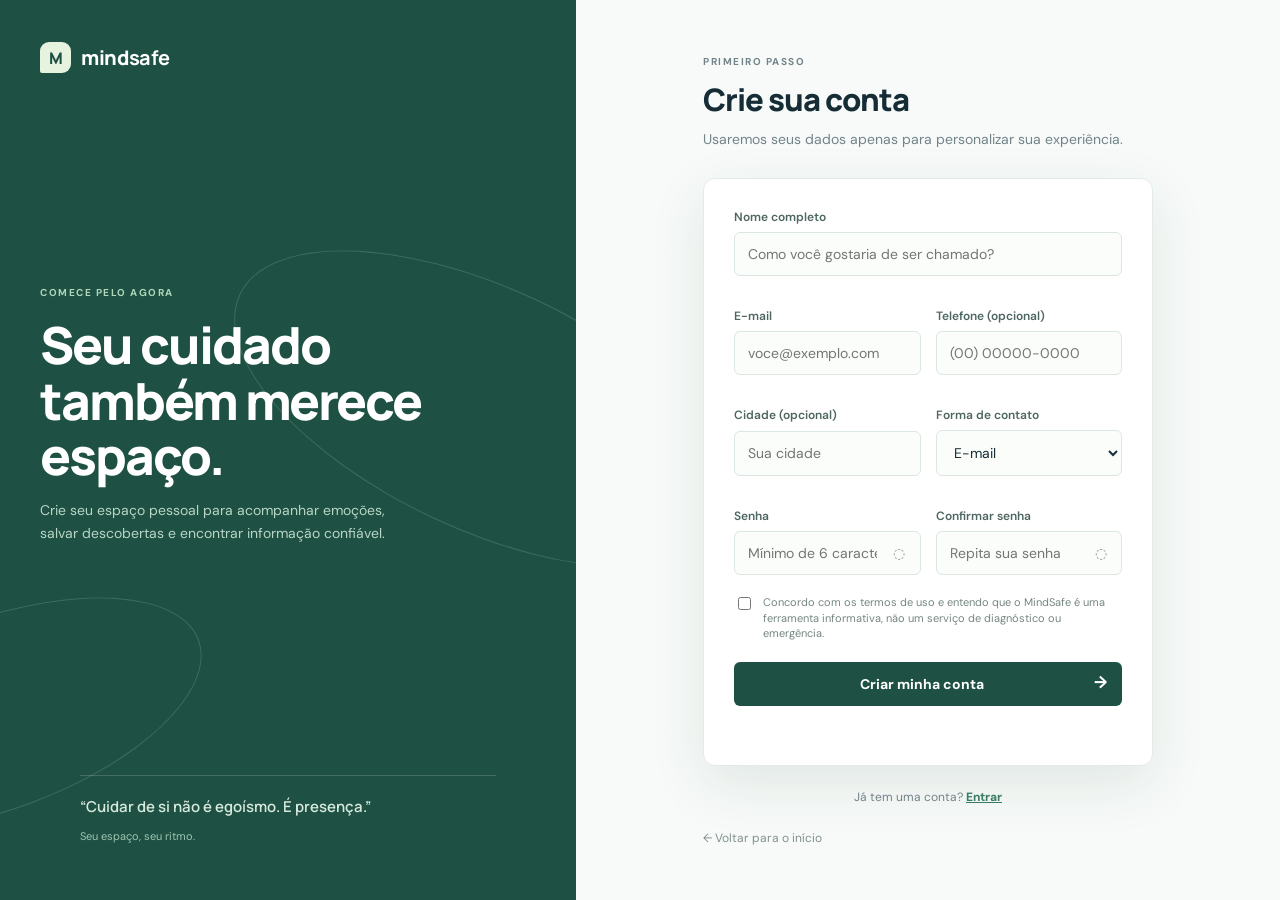
==== frontend/cadastro.html @ c2376e86 "Criando página de login, cadastro e perfil - ainda não integrado com banco de dados" ====
<!DOCTYPE html>
<html lang="pt-BR">
<head>
    <meta charset="UTF-8">
    <meta name="viewport" content="width=device-width, initial-scale=1.0">
    <meta name="description" content="Crie seu cadastro no MindSafe.">
    <title>Criar cadastro | MindSafe</title>
    <link rel="stylesheet" href="auth.css">
</head>
<body>
    <div class="auth-page">
        <aside class="auth-aside">
            <a class="brand" href="home.html"><span class="brand-mark">M</span><span>mind<strong>safe</strong></span></a>
            <div class="aside-copy"><p class="eyebrow">COMECE PELO AGORA</p><h1>Seu cuidado também merece espaço.</h1><p>Crie seu espaço pessoal para acompanhar emoções, salvar descobertas e encontrar informação confiável.</p></div>
            <blockquote class="aside-quote">“Cuidar de si não é egoísmo. É presença.”<small>Seu espaço, seu ritmo.</small></blockquote>
        </aside>
        <main class="auth-main">
            <div class="auth-box">
                <header class="auth-header"><p class="eyebrow">PRIMEIRO PASSO</p><h1>Crie sua conta</h1><p>Usaremos seus dados apenas para personalizar sua experiência.</p></header>
                <form class="auth-form" id="register-form" novalidate>
                    <div class="field-grid">
                        <div class="field full"><label for="register-name">Nome completo</label><input id="register-name" type="text" placeholder="Como você gostaria de ser chamado?" autocomplete="name" required></div>
                        <div class="field"><label for="register-email">E-mail</label><input id="register-email" type="email" placeholder="voce@exemplo.com" autocomplete="email" required></div>
                        <div class="field"><label for="register-phone">Telefone <span>(opcional)</span></label><input id="register-phone" type="tel" placeholder="(00) 00000-0000" autocomplete="tel"></div>
                        <div class="field"><label for="register-city">Cidade <span>(opcional)</span></label><input id="register-city" type="text" placeholder="Sua cidade" autocomplete="address-level2"></div>
                        <div class="field"><label for="register-contact">Forma de contato</label><select id="register-contact"><option value="email">E-mail</option><option value="telefone">Telefone</option></select></div>
                        <div class="field"><label for="register-password">Senha</label><div class="password-wrap"><input id="register-password" type="password" placeholder="Mínimo de 6 caracteres" autocomplete="new-password" required><button class="toggle-password" type="button" data-target="register-password" aria-label="Mostrar senha">◌</button></div></div>
                        <div class="field"><label for="register-password-confirmation">Confirmar senha</label><div class="password-wrap"><input id="register-password-confirmation" type="password" placeholder="Repita sua senha" autocomplete="new-password" required><button class="toggle-password" type="button" data-target="register-password-confirmation" aria-label="Mostrar senha">◌</button></div></div>
                    </div>
                    <div class="check-row"><input id="terms" type="checkbox" required><label for="terms">Concordo com os termos de uso e entendo que o MindSafe é uma ferramenta informativa, não um serviço de diagnóstico ou emergência.</label></div>
                    <button class="primary-button" type="submit">Criar minha conta <span>→</span></button>
                    <p class="form-message" aria-live="polite"></p>
                </form>
                <p class="switch-auth">Já tem uma conta? <a class="auth-link" href="login.html">Entrar</a></p>
                <a class="back-home" href="home.html">← Voltar para o início</a>
            </div>
        </main>
    </div>
    <script src="auth.js"></script>
</body>
</html>
---- frontend/auth.css ----
@import url("https://fonts.googleapis.com/css2?family=DM+Sans:wght@400;500;600;700&family=Manrope:wght@600;700;800&display=swap");

:root {
  --ink: #162d36;
  --muted: #73838a;
  --line: #e2ebe6;
  --paper: #f7faf8;
  --white: #fff;
  --green: #377b62;
  --deep-green: #1e5144;
  --mint: #dff3e8;
  --coral: #f5d9cc;
  --yellow: #f7e7ad;
  --shadow: 0 18px 55px rgba(29, 66, 60, .10);
}

* { box-sizing: border-box; }
body { margin: 0; min-height: 100vh; color: var(--ink); background: var(--paper); font: 14px 'DM Sans', sans-serif; }
button, input, select, textarea { font: inherit; }
button { cursor: pointer; }
.auth-page { min-height: 100vh; display: grid; grid-template-columns: minmax(350px, .9fr) minmax(500px, 1.1fr); }
.auth-aside { position: relative; overflow: hidden; padding: 42px 7%; background: var(--deep-green); color: #fff; display: flex; flex-direction: column; }
.auth-aside::before, .auth-aside::after { content: ''; position: absolute; border: 1px solid rgba(219, 244, 225, .16); border-radius: 50%; transform: rotate(25deg); }
.auth-aside::before { width: 540px; height: 240px; right: -180px; top: 32%; }
.auth-aside::after { width: 430px; height: 190px; left: -220px; bottom: 10%; transform: rotate(-20deg); }
.brand { position: relative; z-index: 1; display: flex; align-items: center; gap: 10px; color: #fff; text-decoration: none; font: 800 20px Manrope; letter-spacing: -.6px; }
.brand-mark { width: 31px; height: 31px; border-radius: 9px 9px 9px 2px; display: grid; place-items: center; background: #e5f3df; color: var(--deep-green); font: 800 16px Manrope; }
.aside-copy { position: relative; z-index: 1; max-width: 425px; margin: auto 0; }.aside-copy .eyebrow { color: #b2d6bc; }.eyebrow { color: #8b9e98; font-size: 10px; font-weight: 700; letter-spacing: 1.5px; }.aside-copy h1 { margin: 16px 0; font: 800 clamp(31px, 4vw, 52px)/1.08 Manrope; letter-spacing: -2px; }.aside-copy p { max-width: 370px; color: #b8d5c5; line-height: 1.6; }.aside-quote { position: relative; z-index: 1; padding-top: 20px; border-top: 1px solid rgba(255,255,255,.17); color: #d6e9dc; font: 600 15px/1.5 Manrope; }.aside-quote small { display: block; margin-top: 10px; color: #9fc5b1; font: 11px 'DM Sans'; }
.auth-main { display: grid; place-items: center; padding: 45px 7%; }.auth-box { width: min(100%, 450px); }.auth-header { margin-bottom: 28px; }.auth-header h1 { margin: 9px 0; font: 800 31px Manrope; letter-spacing: -1px; }.auth-header p { color: var(--muted); line-height: 1.5; margin: 0; }.auth-form { background: var(--white); padding: 30px; border: 1px solid var(--line); border-radius: 12px; box-shadow: var(--shadow); }.field-grid { display: grid; grid-template-columns: 1fr 1fr; gap: 15px; }.field { display: grid; gap: 7px; margin-bottom: 17px; }.field.full { grid-column: 1 / -1; }.field label { color: #4e6661; font-weight: 600; font-size: 12px; }.field input, .field select, .field textarea { width: 100%; border: 1px solid #dce7e2; border-radius: 6px; outline: none; padding: 12px 13px; color: var(--ink); background: #fbfdfb; }.field textarea { resize: vertical; min-height: 100px; }.field input:focus, .field select:focus, .field textarea:focus { border-color: #83b79a; box-shadow: 0 0 0 3px rgba(131,183,154,.14); }.password-wrap { position: relative; }.password-wrap input { padding-right: 43px; }.toggle-password { position: absolute; right: 4px; top: 4px; height: 36px; width: 35px; background: transparent; border: 0; color: #82928d; }.check-row { display: flex; gap: 9px; align-items: flex-start; color: #758681; font-size: 11px; line-height: 1.45; margin: 3px 0 20px; }.check-row input { accent-color: var(--green); margin-top: 2px; }.check-row a, .auth-link { color: var(--green); font-weight: 700; }.primary-button { width: 100%; border: 0; padding: 13px 15px; border-radius: 6px; background: var(--deep-green); color: #fff; font-weight: 700; }.primary-button:hover { background: #286454; }.primary-button span { float: right; font-size: 17px; line-height: 14px; }.form-message { min-height: 17px; margin: 12px 0 0; color: var(--green); font-size: 12px; }.form-message.error { color: #a45b4c; }.switch-auth { text-align: center; color: var(--muted); margin: 23px 0 0; font-size: 12px; }.back-home { display: inline-flex; gap: 8px; align-items: center; color: #82918d; text-decoration: none; font-size: 12px; margin-top: 25px; }.profile-page .auth-main { display: block; }.profile-shell { width: min(100%, 820px); margin: 0 auto; }.profile-top { display: flex; justify-content: space-between; align-items: center; margin-bottom: 30px; }.profile-top .brand { color: var(--deep-green); }.profile-top .brand-mark { background: var(--deep-green); color: #fff; }.profile-top .home-link { color: var(--green); text-decoration: none; font-weight: 700; font-size: 12px; }.profile-intro { margin-bottom: 24px; }.profile-intro h1 { margin: 9px 0; font: 800 33px Manrope; letter-spacing: -1.2px; }.profile-intro p { color: var(--muted); margin: 0; }.profile-card { background: #fff; border: 1px solid var(--line); border-radius: 12px; box-shadow: var(--shadow); padding: 30px; }.profile-identity { display: flex; align-items: center; gap: 15px; padding-bottom: 25px; margin-bottom: 25px; border-bottom: 1px solid var(--line); }.profile-avatar { width: 65px; height: 65px; display: grid; place-items: center; border-radius: 50%; background: var(--coral); color: #9a5b48; font: 700 20px Manrope; }.profile-identity h2 { margin: 0 0 4px; font: 700 20px Manrope; }.profile-identity p { margin: 0; color: var(--muted); font-size: 12px; }.profile-section-title { margin: 0 0 19px; font: 700 16px Manrope; }.profile-actions { display: flex; justify-content: flex-end; align-items: center; gap: 15px; margin-top: 10px; }.secondary-button { border: 1px solid #cbdcd3; background: #fff; color: var(--green); padding: 11px 15px; border-radius: 6px; font-weight: 600; }.secondary-button:hover { background: #f0f7f2; }.privacy-note { margin: 20px 0 0; padding: 12px 14px; background: #fffbed; border: 1px solid #f1e7bd; border-radius: 6px; color: #88794b; font-size: 11px; line-height: 1.5; }
+@media (max-width: 780px) { .auth-page { grid-template-columns: 1fr; }.auth-aside { min-height: 310px; padding: 25px 8%; }.aside-copy { margin: 45px 0 20px; }.aside-copy h1 { font-size: 34px; }.aside-quote { display: none; }.auth-main { padding: 35px 6%; }.profile-page .auth-main { padding: 25px 5%; } }
+@media (max-width: 480px) { .auth-form, .profile-card { padding: 20px; }.field-grid { grid-template-columns: 1fr; gap: 0; }.field.full { grid-column: auto; }.profile-top { margin-bottom: 25px; }.profile-top .home-link { font-size: 0; }.profile-top .home-link::before { content: '←'; font-size: 18px; }.profile-actions { align-items: stretch; flex-direction: column-reverse; }.profile-actions button { width: 100%; } }
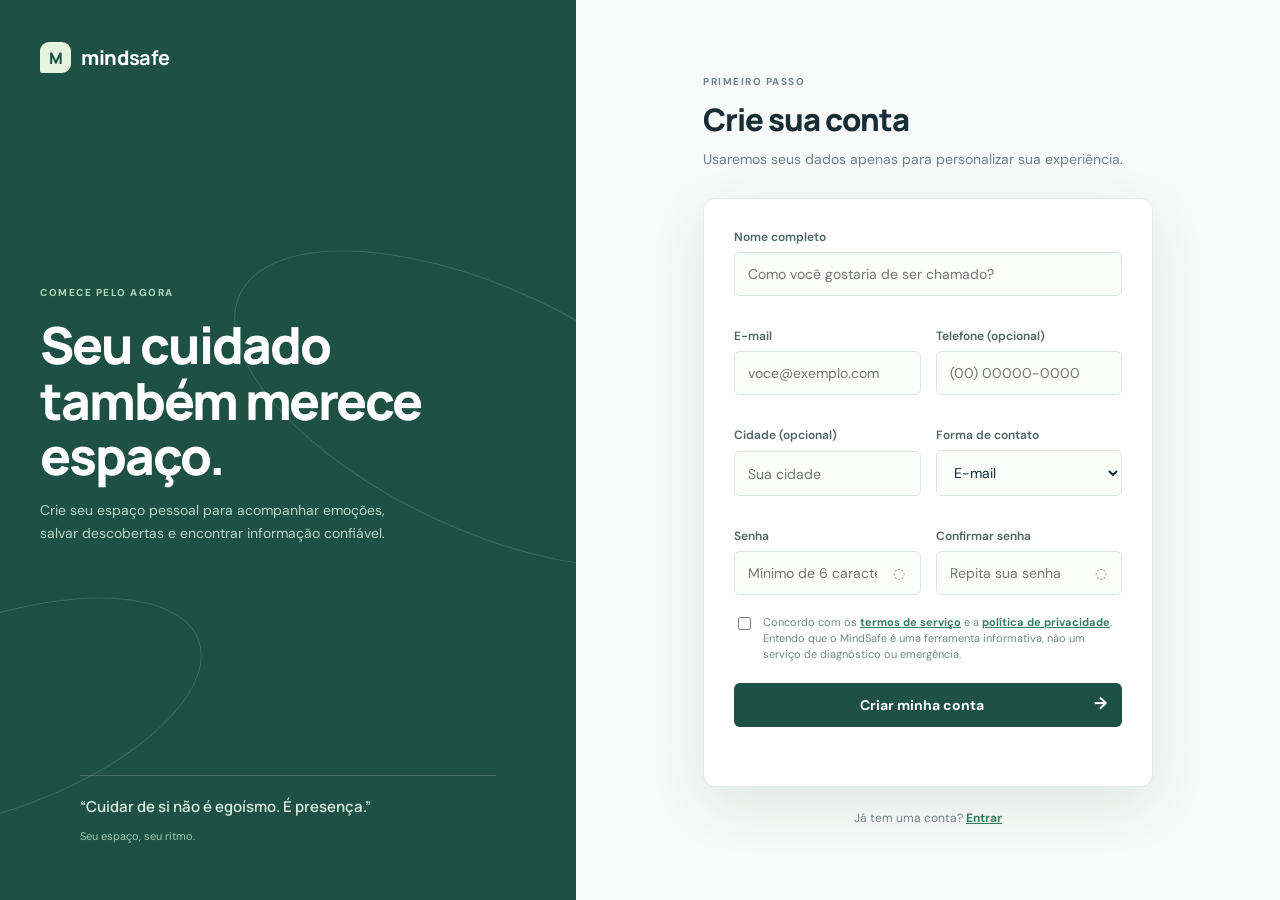
==== commit 658ad82c: "Criando páginas de termos e serviço e política de privacidade do protótipo. Atualizando código das p" ====
--- a/frontend/cadastro.html
+++ b/frontend/cadastro.html
@@ -1,41 +1,147 @@
-<!DOCTYPE html>
+<!doctype html>
 <html lang="pt-BR">
-<head>
-    <meta charset="UTF-8">
-    <meta name="viewport" content="width=device-width, initial-scale=1.0">
-    <meta name="description" content="Crie seu cadastro no MindSafe.">
+  <head>
+    <meta charset="UTF-8" />
+    <meta name="viewport" content="width=device-width, initial-scale=1.0" />
+    <meta name="description" content="Crie seu cadastro no MindSafe." />
     <title>Criar cadastro | MindSafe</title>
-    <link rel="stylesheet" href="auth.css">
-</head>
-<body>
+    <link rel="stylesheet" href="auth.css" />
+  </head>
+  <body>
     <div class="auth-page">
-        <aside class="auth-aside">
-            <a class="brand" href="home.html"><span class="brand-mark">M</span><span>mind<strong>safe</strong></span></a>
-            <div class="aside-copy"><p class="eyebrow">COMECE PELO AGORA</p><h1>Seu cuidado também merece espaço.</h1><p>Crie seu espaço pessoal para acompanhar emoções, salvar descobertas e encontrar informação confiável.</p></div>
-            <blockquote class="aside-quote">“Cuidar de si não é egoísmo. É presença.”<small>Seu espaço, seu ritmo.</small></blockquote>
-        </aside>
-        <main class="auth-main">
-            <div class="auth-box">
-                <header class="auth-header"><p class="eyebrow">PRIMEIRO PASSO</p><h1>Crie sua conta</h1><p>Usaremos seus dados apenas para personalizar sua experiência.</p></header>
-                <form class="auth-form" id="register-form" novalidate>
-                    <div class="field-grid">
-                        <div class="field full"><label for="register-name">Nome completo</label><input id="register-name" type="text" placeholder="Como você gostaria de ser chamado?" autocomplete="name" required></div>
-                        <div class="field"><label for="register-email">E-mail</label><input id="register-email" type="email" placeholder="voce@exemplo.com" autocomplete="email" required></div>
-                        <div class="field"><label for="register-phone">Telefone <span>(opcional)</span></label><input id="register-phone" type="tel" placeholder="(00) 00000-0000" autocomplete="tel"></div>
-                        <div class="field"><label for="register-city">Cidade <span>(opcional)</span></label><input id="register-city" type="text" placeholder="Sua cidade" autocomplete="address-level2"></div>
-                        <div class="field"><label for="register-contact">Forma de contato</label><select id="register-contact"><option value="email">E-mail</option><option value="telefone">Telefone</option></select></div>
-                        <div class="field"><label for="register-password">Senha</label><div class="password-wrap"><input id="register-password" type="password" placeholder="Mínimo de 6 caracteres" autocomplete="new-password" required><button class="toggle-password" type="button" data-target="register-password" aria-label="Mostrar senha">◌</button></div></div>
-                        <div class="field"><label for="register-password-confirmation">Confirmar senha</label><div class="password-wrap"><input id="register-password-confirmation" type="password" placeholder="Repita sua senha" autocomplete="new-password" required><button class="toggle-password" type="button" data-target="register-password-confirmation" aria-label="Mostrar senha">◌</button></div></div>
-                    </div>
-                    <div class="check-row"><input id="terms" type="checkbox" required><label for="terms">Concordo com os termos de uso e entendo que o MindSafe é uma ferramenta informativa, não um serviço de diagnóstico ou emergência.</label></div>
-                    <button class="primary-button" type="submit">Criar minha conta <span>→</span></button>
-                    <p class="form-message" aria-live="polite"></p>
-                </form>
-                <p class="switch-auth">Já tem uma conta? <a class="auth-link" href="login.html">Entrar</a></p>
-                <a class="back-home" href="home.html">← Voltar para o início</a>
+      <aside class="auth-aside">
+        <a class="brand" href="home.html"
+          ><span class="brand-mark">M</span
+          ><span>mind<strong>safe</strong></span></a
+        >
+        <div class="aside-copy">
+          <p class="eyebrow">COMECE PELO AGORA</p>
+          <h1>Seu cuidado também merece espaço.</h1>
+          <p>
+            Crie seu espaço pessoal para acompanhar emoções, salvar descobertas
+            e encontrar informação confiável.
+          </p>
+        </div>
+        <blockquote class="aside-quote">
+          “Cuidar de si não é egoísmo. É presença.”<small
+            >Seu espaço, seu ritmo.</small
+          >
+        </blockquote>
+      </aside>
+      <main class="auth-main">
+        <div class="auth-box">
+          <header class="auth-header">
+            <p class="eyebrow">PRIMEIRO PASSO</p>
+            <h1>Crie sua conta</h1>
+            <p>Usaremos seus dados apenas para personalizar sua experiência.</p>
+          </header>
+          <form class="auth-form" id="register-form" novalidate>
+            <div class="field-grid">
+              <div class="field full">
+                <label for="register-name">Nome completo</label
+                ><input
+                  id="register-name"
+                  type="text"
+                  placeholder="Como você gostaria de ser chamado?"
+                  autocomplete="name"
+                  required
+                />
+              </div>
+              <div class="field">
+                <label for="register-email">E-mail</label
+                ><input
+                  id="register-email"
+                  type="email"
+                  placeholder="voce@exemplo.com"
+                  autocomplete="email"
+                  required
+                />
+              </div>
+              <div class="field">
+                <label for="register-phone"
+                  >Telefone <span>(opcional)</span></label
+                ><input
+                  id="register-phone"
+                  type="tel"
+                  placeholder="(00) 00000-0000"
+                  autocomplete="tel"
+                />
+              </div>
+              <div class="field">
+                <label for="register-city">Cidade <span>(opcional)</span></label
+                ><input
+                  id="register-city"
+                  type="text"
+                  placeholder="Sua cidade"
+                  autocomplete="address-level2"
+                />
+              </div>
+              <div class="field">
+                <label for="register-contact">Forma de contato</label
+                ><select id="register-contact">
+                  <option value="email">E-mail</option>
+                  <option value="telefone">Telefone</option>
+                </select>
+              </div>
+              <div class="field">
+                <label for="register-password">Senha</label>
+                <div class="password-wrap">
+                  <input
+                    id="register-password"
+                    type="password"
+                    placeholder="Mínimo de 6 caracteres"
+                    autocomplete="new-password"
+                    required
+                  /><button
+                    class="toggle-password"
+                    type="button"
+                    data-target="register-password"
+                    aria-label="Mostrar senha"
+                  >
+                    ◌
+                  </button>
+                </div>
+              </div>
+              <div class="field">
+                <label for="register-password-confirmation"
+                  >Confirmar senha</label
+                >
+                <div class="password-wrap">
+                  <input
+                    id="register-password-confirmation"
+                    type="password"
+                    placeholder="Repita sua senha"
+                    autocomplete="new-password"
+                    required
+                  /><button
+                    class="toggle-password"
+                    type="button"
+                    data-target="register-password-confirmation"
+                    aria-label="Mostrar senha"
+                  >
+                    ◌
+                  </button>
+                </div>
+              </div>
             </div>
-        </main>
+            <div class="check-row">
+              <input id="terms" type="checkbox" required /><label for="terms"
+                >Concordo com os <a href="termos.html">termos de serviço</a> e a <a href="privacidade.html">política de privacidade</a>. Entendo que o MindSafe é uma
+                ferramenta informativa, não um serviço de diagnóstico ou
+                emergência.</label
+              >
+            </div>
+            <button class="primary-button" type="submit">
+              Criar minha conta <span>→</span>
+            </button>
+            <p class="form-message" aria-live="polite"></p>
+          </form>
+          <p class="switch-auth">
+            Já tem uma conta? <a class="auth-link" href="index.html">Entrar</a>
+          </p>
+        </div>
+      </main>
     </div>
     <script src="auth.js"></script>
-</body>
+  </body>
 </html>
--- a/frontend/auth.css
+++ b/frontend/auth.css
@@ -11,21 +11,531 @@
   --mint: #dff3e8;
   --coral: #f5d9cc;
   --yellow: #f7e7ad;
-  --shadow: 0 18px 55px rgba(29, 66, 60, .10);
+  --shadow: 0 18px 55px rgba(29, 66, 60, 0.1);
 }
 
-* { box-sizing: border-box; }
-body { margin: 0; min-height: 100vh; color: var(--ink); background: var(--paper); font: 14px 'DM Sans', sans-serif; }
-button, input, select, textarea { font: inherit; }
-button { cursor: pointer; }
-.auth-page { min-height: 100vh; display: grid; grid-template-columns: minmax(350px, .9fr) minmax(500px, 1.1fr); }
-.auth-aside { position: relative; overflow: hidden; padding: 42px 7%; background: var(--deep-green); color: #fff; display: flex; flex-direction: column; }
-.auth-aside::before, .auth-aside::after { content: ''; position: absolute; border: 1px solid rgba(219, 244, 225, .16); border-radius: 50%; transform: rotate(25deg); }
-.auth-aside::before { width: 540px; height: 240px; right: -180px; top: 32%; }
-.auth-aside::after { width: 430px; height: 190px; left: -220px; bottom: 10%; transform: rotate(-20deg); }
-.brand { position: relative; z-index: 1; display: flex; align-items: center; gap: 10px; color: #fff; text-decoration: none; font: 800 20px Manrope; letter-spacing: -.6px; }
-.brand-mark { width: 31px; height: 31px; border-radius: 9px 9px 9px 2px; display: grid; place-items: center; background: #e5f3df; color: var(--deep-green); font: 800 16px Manrope; }
-.aside-copy { position: relative; z-index: 1; max-width: 425px; margin: auto 0; }.aside-copy .eyebrow { color: #b2d6bc; }.eyebrow { color: #8b9e98; font-size: 10px; font-weight: 700; letter-spacing: 1.5px; }.aside-copy h1 { margin: 16px 0; font: 800 clamp(31px, 4vw, 52px)/1.08 Manrope; letter-spacing: -2px; }.aside-copy p { max-width: 370px; color: #b8d5c5; line-height: 1.6; }.aside-quote { position: relative; z-index: 1; padding-top: 20px; border-top: 1px solid rgba(255,255,255,.17); color: #d6e9dc; font: 600 15px/1.5 Manrope; }.aside-quote small { display: block; margin-top: 10px; color: #9fc5b1; font: 11px 'DM Sans'; }
-.auth-main { display: grid; place-items: center; padding: 45px 7%; }.auth-box { width: min(100%, 450px); }.auth-header { margin-bottom: 28px; }.auth-header h1 { margin: 9px 0; font: 800 31px Manrope; letter-spacing: -1px; }.auth-header p { color: var(--muted); line-height: 1.5; margin: 0; }.auth-form { background: var(--white); padding: 30px; border: 1px solid var(--line); border-radius: 12px; box-shadow: var(--shadow); }.field-grid { display: grid; grid-template-columns: 1fr 1fr; gap: 15px; }.field { display: grid; gap: 7px; margin-bottom: 17px; }.field.full { grid-column: 1 / -1; }.field label { color: #4e6661; font-weight: 600; font-size: 12px; }.field input, .field select, .field textarea { width: 100%; border: 1px solid #dce7e2; border-radius: 6px; outline: none; padding: 12px 13px; color: var(--ink); background: #fbfdfb; }.field textarea { resize: vertical; min-height: 100px; }.field input:focus, .field select:focus, .field textarea:focus { border-color: #83b79a; box-shadow: 0 0 0 3px rgba(131,183,154,.14); }.password-wrap { position: relative; }.password-wrap input { padding-right: 43px; }.toggle-password { position: absolute; right: 4px; top: 4px; height: 36px; width: 35px; background: transparent; border: 0; color: #82928d; }.check-row { display: flex; gap: 9px; align-items: flex-start; color: #758681; font-size: 11px; line-height: 1.45; margin: 3px 0 20px; }.check-row input { accent-color: var(--green); margin-top: 2px; }.check-row a, .auth-link { color: var(--green); font-weight: 700; }.primary-button { width: 100%; border: 0; padding: 13px 15px; border-radius: 6px; background: var(--deep-green); color: #fff; font-weight: 700; }.primary-button:hover { background: #286454; }.primary-button span { float: right; font-size: 17px; line-height: 14px; }.form-message { min-height: 17px; margin: 12px 0 0; color: var(--green); font-size: 12px; }.form-message.error { color: #a45b4c; }.switch-auth { text-align: center; color: var(--muted); margin: 23px 0 0; font-size: 12px; }.back-home { display: inline-flex; gap: 8px; align-items: center; color: #82918d; text-decoration: none; font-size: 12px; margin-top: 25px; }.profile-page .auth-main { display: block; }.profile-shell { width: min(100%, 820px); margin: 0 auto; }.profile-top { display: flex; justify-content: space-between; align-items: center; margin-bottom: 30px; }.profile-top .brand { color: var(--deep-green); }.profile-top .brand-mark { background: var(--deep-green); color: #fff; }.profile-top .home-link { color: var(--green); text-decoration: none; font-weight: 700; font-size: 12px; }.profile-intro { margin-bottom: 24px; }.profile-intro h1 { margin: 9px 0; font: 800 33px Manrope; letter-spacing: -1.2px; }.profile-intro p { color: var(--muted); margin: 0; }.profile-card { background: #fff; border: 1px solid var(--line); border-radius: 12px; box-shadow: var(--shadow); padding: 30px; }.profile-identity { display: flex; align-items: center; gap: 15px; padding-bottom: 25px; margin-bottom: 25px; border-bottom: 1px solid var(--line); }.profile-avatar { width: 65px; height: 65px; display: grid; place-items: center; border-radius: 50%; background: var(--coral); color: #9a5b48; font: 700 20px Manrope; }.profile-identity h2 { margin: 0 0 4px; font: 700 20px Manrope; }.profile-identity p { margin: 0; color: var(--muted); font-size: 12px; }.profile-section-title { margin: 0 0 19px; font: 700 16px Manrope; }.profile-actions { display: flex; justify-content: flex-end; align-items: center; gap: 15px; margin-top: 10px; }.secondary-button { border: 1px solid #cbdcd3; background: #fff; color: var(--green); padding: 11px 15px; border-radius: 6px; font-weight: 600; }.secondary-button:hover { background: #f0f7f2; }.privacy-note { margin: 20px 0 0; padding: 12px 14px; background: #fffbed; border: 1px solid #f1e7bd; border-radius: 6px; color: #88794b; font-size: 11px; line-height: 1.5; }
-+@media (max-width: 780px) { .auth-page { grid-template-columns: 1fr; }.auth-aside { min-height: 310px; padding: 25px 8%; }.aside-copy { margin: 45px 0 20px; }.aside-copy h1 { font-size: 34px; }.aside-quote { display: none; }.auth-main { padding: 35px 6%; }.profile-page .auth-main { padding: 25px 5%; } }
-+@media (max-width: 480px) { .auth-form, .profile-card { padding: 20px; }.field-grid { grid-template-columns: 1fr; gap: 0; }.field.full { grid-column: auto; }.profile-top { margin-bottom: 25px; }.profile-top .home-link { font-size: 0; }.profile-top .home-link::before { content: '←'; font-size: 18px; }.profile-actions { align-items: stretch; flex-direction: column-reverse; }.profile-actions button { width: 100%; } }
+* {
+  box-sizing: border-box;
+}
+body {
+  margin: 0;
+  min-height: 100vh;
+  color: var(--ink);
+  background: var(--paper);
+  font:
+    14px "DM Sans",
+    sans-serif;
+}
+button,
+input,
+select,
+textarea {
+  font: inherit;
+}
+button {
+  cursor: pointer;
+}
+.auth-page {
+  min-height: 100vh;
+  display: grid;
+  grid-template-columns: minmax(350px, 0.9fr) minmax(500px, 1.1fr);
+}
+.auth-aside {
+  position: relative;
+  overflow: hidden;
+  padding: 42px 7%;
+  background: var(--deep-green);
+  color: #fff;
+  display: flex;
+  flex-direction: column;
+}
+.auth-aside::before,
+.auth-aside::after {
+  content: "";
+  position: absolute;
+  border: 1px solid rgba(219, 244, 225, 0.16);
+  border-radius: 50%;
+  transform: rotate(25deg);
+}
+.auth-aside::before {
+  width: 540px;
+  height: 240px;
+  right: -180px;
+  top: 32%;
+}
+.auth-aside::after {
+  width: 430px;
+  height: 190px;
+  left: -220px;
+  bottom: 10%;
+  transform: rotate(-20deg);
+}
+.brand {
+  position: relative;
+  z-index: 1;
+  display: flex;
+  align-items: center;
+  gap: 10px;
+  color: #fff;
+  text-decoration: none;
+  font: 800 20px Manrope;
+  letter-spacing: -0.6px;
+}
+.brand-mark {
+  width: 31px;
+  height: 31px;
+  border-radius: 9px 9px 9px 2px;
+  display: grid;
+  place-items: center;
+  background: #e5f3df;
+  color: var(--deep-green);
+  font: 800 16px Manrope;
+}
+.aside-copy {
+  position: relative;
+  z-index: 1;
+  max-width: 425px;
+  margin: auto 0;
+}
+.aside-copy .eyebrow {
+  color: #b2d6bc;
+}
+.eyebrow {
+  color: #8b9e98;
+  font-size: 10px;
+  font-weight: 700;
+  letter-spacing: 1.5px;
+}
+.aside-copy h1 {
+  margin: 16px 0;
+  font: 800 clamp(31px, 4vw, 52px)/1.08 Manrope;
+  letter-spacing: -2px;
+}
+.aside-copy p {
+  max-width: 370px;
+  color: #b8d5c5;
+  line-height: 1.6;
+}
+.aside-quote {
+  position: relative;
+  z-index: 1;
+  padding-top: 20px;
+  border-top: 1px solid rgba(255, 255, 255, 0.17);
+  color: #d6e9dc;
+  font: 600 15px/1.5 Manrope;
+}
+.aside-quote small {
+  display: block;
+  margin-top: 10px;
+  color: #9fc5b1;
+  font: 11px "DM Sans";
+}
+.auth-main {
+  display: grid;
+  place-items: center;
+  padding: 45px 7%;
+}
+.auth-box {
+  width: min(100%, 450px);
+}
+.auth-header {
+  margin-bottom: 28px;
+}
+.auth-header h1 {
+  margin: 9px 0;
+  font: 800 31px Manrope;
+  letter-spacing: -1px;
+}
+.auth-header p {
+  color: var(--muted);
+  line-height: 1.5;
+  margin: 0;
+}
+.auth-form {
+  background: var(--white);
+  padding: 30px;
+  border: 1px solid var(--line);
+  border-radius: 12px;
+  box-shadow: var(--shadow);
+}
+.field-grid {
+  display: grid;
+  grid-template-columns: 1fr 1fr;
+  gap: 15px;
+}
+.field {
+  display: grid;
+  gap: 7px;
+  margin-bottom: 17px;
+}
+.field.full {
+  grid-column: 1 / -1;
+}
+.field label {
+  color: #4e6661;
+  font-weight: 600;
+  font-size: 12px;
+}
+.field input,
+.field select,
+.field textarea {
+  width: 100%;
+  border: 1px solid #dce7e2;
+  border-radius: 6px;
+  outline: none;
+  padding: 12px 13px;
+  color: var(--ink);
+  background: #fbfdfb;
+}
+.field textarea {
+  resize: vertical;
+  min-height: 100px;
+}
+.field input:focus,
+.field select:focus,
+.field textarea:focus {
+  border-color: #83b79a;
+  box-shadow: 0 0 0 3px rgba(131, 183, 154, 0.14);
+}
+.password-wrap {
+  position: relative;
+}
+.password-wrap input {
+  padding-right: 43px;
+}
+.toggle-password {
+  position: absolute;
+  right: 4px;
+  top: 4px;
+  height: 36px;
+  width: 35px;
+  background: transparent;
+  border: 0;
+  color: #82928d;
+}
+.check-row {
+  display: flex;
+  gap: 9px;
+  align-items: flex-start;
+  color: #758681;
+  font-size: 11px;
+  line-height: 1.45;
+  margin: 3px 0 20px;
+}
+.check-row input {
+  accent-color: var(--green);
+  margin-top: 2px;
+}
+.check-row a,
+.auth-link {
+  color: var(--green);
+  font-weight: 700;
+}
+.primary-button {
+  width: 100%;
+  border: 0;
+  padding: 13px 15px;
+  border-radius: 6px;
+  background: var(--deep-green);
+  color: #fff;
+  font-weight: 700;
+}
+.primary-button:hover {
+  background: #286454;
+}
+.primary-button span {
+  float: right;
+  font-size: 17px;
+  line-height: 14px;
+}
+.form-message {
+  min-height: 17px;
+  margin: 12px 0 0;
+  color: var(--green);
+  font-size: 12px;
+}
+.form-message.error {
+  color: #a45b4c;
+}
+.switch-auth {
+  text-align: center;
+  color: var(--muted);
+  margin: 23px 0 0;
+  font-size: 12px;
+}
+.profile-page .auth-main {
+  display: block;
+}
+.profile-shell {
+  width: min(100%, 820px);
+  margin: 0 auto;
+}
+.profile-top {
+  display: flex;
+  justify-content: space-between;
+  align-items: center;
+  margin-bottom: 30px;
+}
+.profile-top .brand {
+  color: var(--deep-green);
+}
+.profile-top .brand-mark {
+  background: var(--deep-green);
+  color: #fff;
+}
+.profile-top .home-link {
+  color: var(--green);
+  text-decoration: none;
+  font-weight: 700;
+  font-size: 12px;
+}
+.profile-intro {
+  margin-bottom: 24px;
+}
+.profile-intro h1 {
+  margin: 9px 0;
+  font: 800 33px Manrope;
+  letter-spacing: -1.2px;
+}
+.profile-intro p {
+  color: var(--muted);
+  margin: 0;
+}
+.profile-card {
+  background: #fff;
+  border: 1px solid var(--line);
+  border-radius: 12px;
+  box-shadow: var(--shadow);
+  padding: 30px;
+}
+.profile-identity {
+  display: flex;
+  align-items: center;
+  gap: 15px;
+  padding-bottom: 25px;
+  margin-bottom: 25px;
+  border-bottom: 1px solid var(--line);
+}
+.profile-avatar {
+  width: 65px;
+  height: 65px;
+  display: grid;
+  place-items: center;
+  border-radius: 50%;
+  background: var(--coral);
+  color: #9a5b48;
+  font: 700 20px Manrope;
+}
+.profile-identity h2 {
+  margin: 0 0 4px;
+  font: 700 20px Manrope;
+}
+.profile-identity p {
+  margin: 0;
+  color: var(--muted);
+  font-size: 12px;
+}
+.profile-section-title {
+  margin: 0 0 19px;
+  font: 700 16px Manrope;
+}
+.profile-actions {
+  display: flex;
+  justify-content: flex-end;
+  align-items: center;
+  gap: 15px;
+  margin-top: 10px;
+}
+.secondary-button {
+  border: 1px solid #cbdcd3;
+  background: #fff;
+  color: var(--green);
+  padding: 11px 15px;
+  border-radius: 6px;
+  font-weight: 600;
+}
+.secondary-button:hover {
+  background: #f0f7f2;
+}
+.privacy-note {
+  margin: 20px 0 0;
+  padding: 12px 14px;
+  background: #fffbed;
+  border: 1px solid #f1e7bd;
+  border-radius: 6px;
+  color: #88794b;
+  font-size: 11px;
+  line-height: 1.5;
+}
+.support-card {
+  margin-top: 24px;
+  padding: 30px;
+  background: #fff;
+  border: 1px solid var(--line);
+  border-radius: 12px;
+  box-shadow: var(--shadow);
+}
+.support-heading {
+  display: flex;
+  justify-content: space-between;
+  gap: 20px;
+  padding-bottom: 22px;
+  border-bottom: 1px solid var(--line);
+}
+.support-heading h2,
+.support-faq h3,
+.support-form h3 {
+  margin: 8px 0;
+  font: 700 18px Manrope;
+}
+.support-heading > div > p:last-child {
+  margin: 0;
+  color: var(--muted);
+  line-height: 1.5;
+}
+.support-badge {
+  width: 38px;
+  height: 38px;
+  display: grid;
+  place-items: center;
+  border-radius: 50%;
+  background: var(--mint);
+  color: var(--deep-green);
+  font: 700 18px Manrope;
+}
+.support-grid {
+  display: grid;
+  grid-template-columns: 1fr 1fr;
+  gap: 28px;
+  padding-top: 24px;
+}
+.support-faq h3,
+.support-form h3 {
+  margin-top: 0;
+  font-size: 15px;
+}
+.support-faq details {
+  padding: 13px 0;
+  border-bottom: 1px solid var(--line);
+}
+.support-faq summary {
+  cursor: pointer;
+  color: #4e6661;
+  font-size: 13px;
+  font-weight: 700;
+}
+.support-faq details p {
+  margin: 10px 0 0;
+  color: var(--muted);
+  font-size: 12px;
+  line-height: 1.5;
+}
+.support-form .field {
+  margin-bottom: 13px;
+}
+.support-form .primary-button {
+  margin-top: 2px;
+}
+.support-form-message {
+  min-height: 17px;
+  margin: 10px 0 0;
+  color: var(--green);
+  font-size: 12px;
+  line-height: 1.4;
+}
+.support-form-message.error {
+  color: #a45b4c;
+}
+.legal-dialog {
+  width: min(92vw, 560px);
+  padding: 28px;
+  border: 1px solid var(--line);
+  border-radius: 12px;
+  color: var(--ink);
+  box-shadow: 0 20px 70px rgba(29, 66, 60, 0.22);
+}
+.legal-dialog::backdrop {
+  background: rgba(22, 45, 54, 0.38);
+}
+.dialog-header {
+  display: flex;
+  justify-content: space-between;
+  gap: 20px;
+  align-items: flex-start;
+}
+.dialog-header h2 {
+  margin: 8px 0 18px;
+  font: 700 22px Manrope;
+}
+.legal-dialog p {
+  color: var(--muted);
+  line-height: 1.6;
+}
+.dialog-close {
+  border: 0;
+  background: transparent;
+  color: var(--muted);
+  font-size: 26px;
+  line-height: 1;
+}
+@media (max-width: 780px) {
+  .auth-page {
+    grid-template-columns: 1fr;
+  }
+  .auth-aside {
+    min-height: 310px;
+    padding: 25px 8%;
+  }
+  .aside-copy {
+    margin: 45px 0 20px;
+  }
+  .aside-copy h1 {
+    font-size: 34px;
+  }
+  .aside-quote {
+    display: none;
+  }
+  .auth-main {
+    padding: 35px 6%;
+  }
+  .profile-page .auth-main {
+    padding: 25px 5%;
+  }
+}
+@media (max-width: 480px) {
+  .auth-form,
+  .profile-card {
+    padding: 20px;
+  }
+  .field-grid {
+    grid-template-columns: 1fr;
+    gap: 0;
+  }
+  .field.full {
+    grid-column: auto;
+  }
+  .profile-top {
+    margin-bottom: 25px;
+  }
+  .profile-top .home-link {
+    font-size: 0;
+  }
+  .profile-top .home-link::before {
+    content: "←";
+    font-size: 18px;
+  }
+  .profile-actions {
+    align-items: stretch;
+    flex-direction: column-reverse;
+  }
+  .profile-actions button {
+    width: 100%;
+  }
+  .support-card {
+    padding: 20px;
+  }
+  .support-grid {
+    grid-template-columns: 1fr;
+    gap: 25px;
+  }
+}
